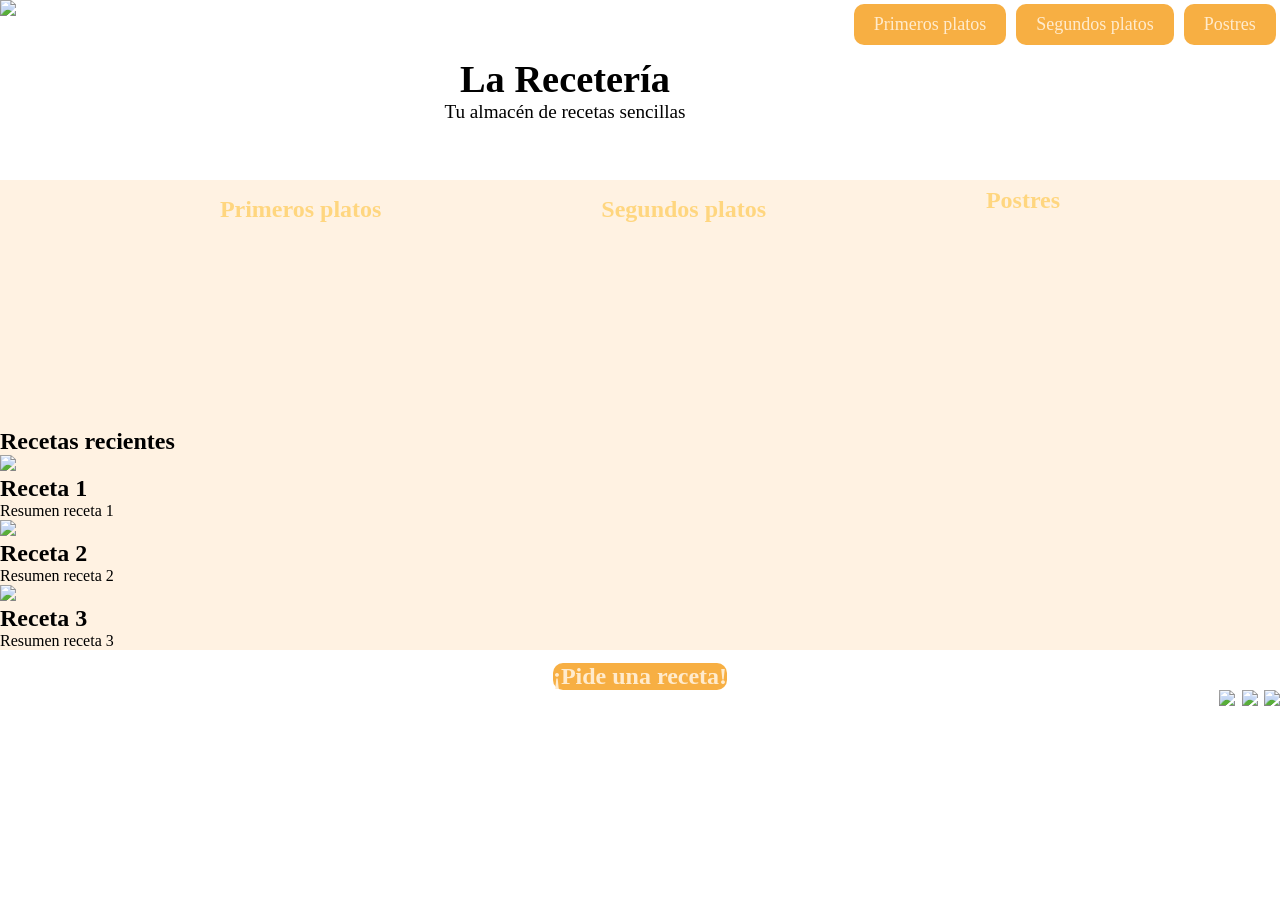
==== index.html @ 895b9efa "Add files via upload" ====
<!DOCTYPE html>
<html lang="es">

<head>

    <meta charset="UTF-8">
    <meta name="viewport" content="width=device-width, initial-scale=1.0">

     <title>La Recetería</title>

 <link rel="stylesheet" href="/style.css">
</head>

<body>
    <header>
        <img class="logo" src="/imagenes/logo.png">
        <div class="titulo">
            <h1>La Recetería</h1>
            <p>Tu almacén de recetas sencillas</p>
        </div>        
        <nav>
            <ul class="lista-menu-superior">
                    <li><a href=#>Primeros platos</a></li>
                    <li><a href=#>Segundos platos</a></li>
                    <li><a href=#>Postres</a></li>
            </ul>
        </nav>
    </header>
    <section class="cuerpo">
    <section class="navegacion-index">
        <div class="navegacion-index-wrapper">
            <div class="navegacion-index-lista">
                <ul class="index-lista">
                <li><span class="carrusel1"><a href="#"><h2>Primeros platos</h2></a></span></li>
                <li><span class="carrusel2"><a href="#"><h2>Segundos platos</h2></a></span></li>
                <li><span class="carrusel3"><a href="#"><h2>Postres</h2></a></span></li>
                </ul>
            </div>
        </div>
    </section>
    <section class="recetas-recientes">
        <h2>Recetas recientes</h2>
        <div class="recetas-recientes-wrapper">
            <span><img src="#"><h2>Receta 1</h2></span>
            <p>Resumen receta 1</p>
            <span><img src="#"><h2>Receta 2</h2></span>
            <p>Resumen receta 2</p>
            <span><img src="#"><h2>Receta 3</h2></span>
            <p>Resumen receta 3</p>
        </div>
    </section>
    </section>
    <footer>
        <h2 class="pedir-receta"><a href=#>¡Pide una receta!</a></h2>
        <ul class="footer-lista">
            <li><a href="#"><img src="/imagenes/igicon.png"></a></li>
            <li><a href="#"><img src="/imagenes/tiktokicon.png"></a></li>
            <li><a href="#"><img src="/imagenes/xicon.png"></a></li>
        </ul>
    </footer>
</body>
</html>
---- style.css ----
* {
    margin: 0;
    padding: 0;
    box-sizing: border-box;
}

html {
    height: 100%;
}

a {
    text-decoration: none;
}

ul{
    list-style: none;
}

header {
    position:sticky;
    display:flex;
    top:0;
    right:0;
    background-image: url("imagenes/cabecera.png");
    background-size:cover;
    background-position: center;
    height:20vh;
    justify-content:space-between;
}

.logo {
    position:static;
    display:inline-block;
    height:70%;
}

.titulo {
    padding-left:20%;
    font-size:larger;
    display:flex;
    flex-direction: column;
    text-align:center;
    justify-content:center;
}

.lista-menu-superior {
    display:flex;
    justify-content:flex-end;
    gap: 10px;
    padding: 1%;
    white-space: nowrap;
    font-size:large;
}

.lista-menu-superior a {
    display:block;
    padding: 10px 20px;
    border-radius:10px;
    color:blanchedalmond;
    background-color:rgb(247, 175, 67)
}

.lista-menu-superior a:hover {
    color:rgb(250, 195, 112);
    color:white;
}


.cuerpo {
    position:static;
    background-color:rgb(255, 242, 226);
    min-height: 100%;
    min-width: 100%;
    margin-bottom:auto;
}

.index-lista {
    display:flex;
    justify-content:center;
    justify-content:space-evenly;
}

.index-lista a {
    text-decoration: none;
    color:rgb(255, 214, 127)
}

.index-lista a:hover {
    color:rgb(255, 174, 0)
}

.carrusel1 {
    display:block;
    align-items:center;
    margin-top:10%;
    width: 250%;
    aspect-ratio: 16 / 9;
    border-radius:10px;
    background-image: url("imagenes/pplatos.png");
    background-size: cover;
    background-position: center;
}

.carrusel2 {
    display:block;
    align-items:center;
    margin-top:10%;
    width: 250%;
    aspect-ratio: 16 / 9;
    border-radius:10px;
    background-image: url("imagenes/splatos.png");
    background-size: cover;
    background-position: center;
}

.carrusel3 {
    display:block;
    align-items:center;
    margin-top:10%;
    width: 250%;
    aspect-ratio: 16 / 9;
    border-radius:10px;
    background-image: url("imagenes/postres.png");
    background-size: cover;
    background-position: center;
}


footer {
    position:relative;
    display:block;
    max-height:1%;
    background-image: url("imagenes/madera-footer.png");
    background-position:center;
}

.pedir-receta a {
    color:blanchedalmond;
    background-color:rgb(247, 175, 67);
    border-radius:10px;
    margin-top:1%;
}

.pedir-receta a:hover {
    color:white;
}

.pedir-receta {
    display:flex;
    justify-content:center;
}

.footer-lista {
    position:absolute 90%;
    display:flex;
    justify-content:flex-end;
    gap:0.5%
}

.footer-lista img {
    max-height:30px;
}
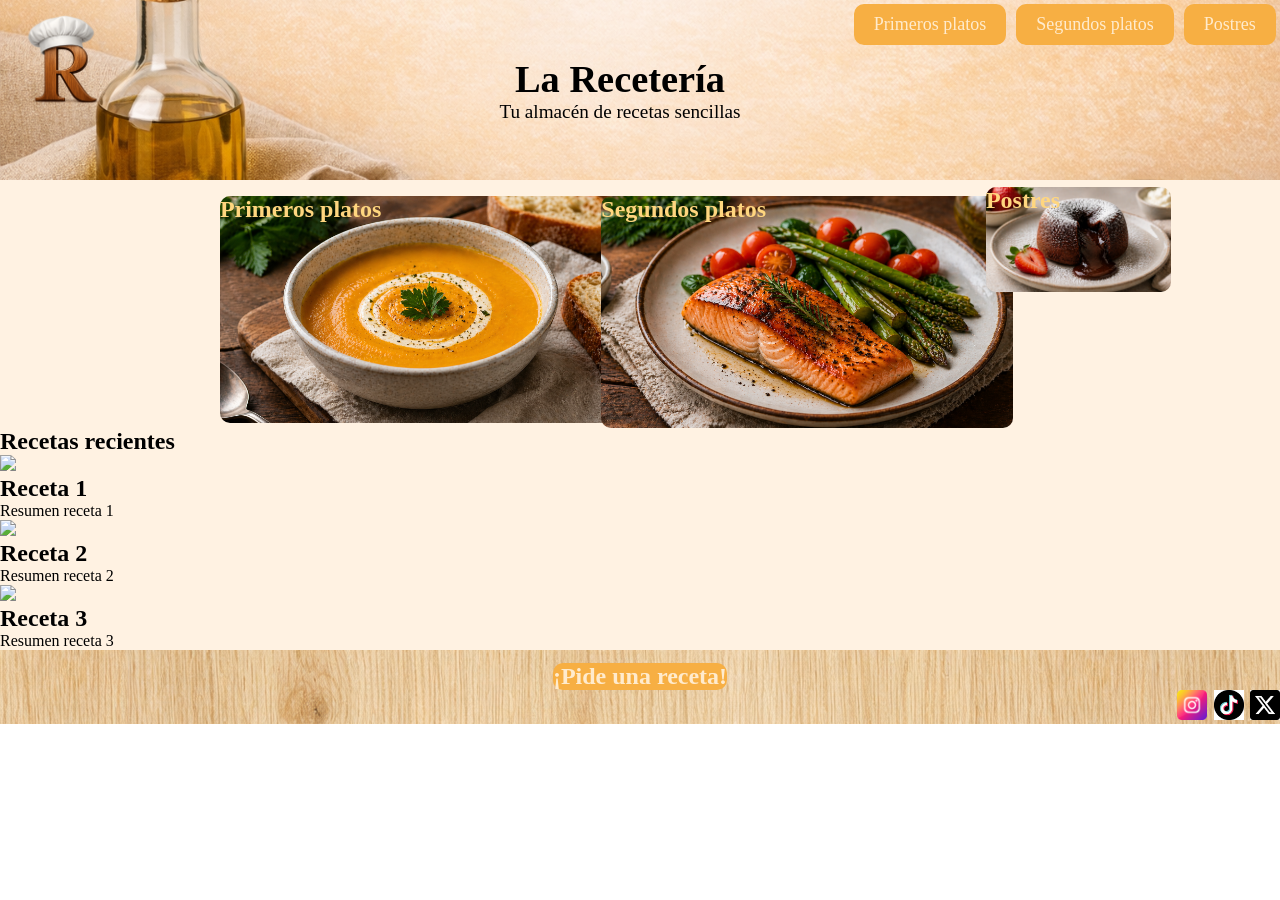
==== commit 0a60d567: "Update index.html" ====
--- a/index.html
+++ b/index.html
@@ -8,7 +8,7 @@
 
      <title>La Recetería</title>
 
- <link rel="stylesheet" href="/style.css">
+ <link rel="stylesheet" href="style.css">
 </head>
 
 <body>
@@ -59,4 +59,4 @@
         </ul>
     </footer>
 </body>
-</html>+</html>
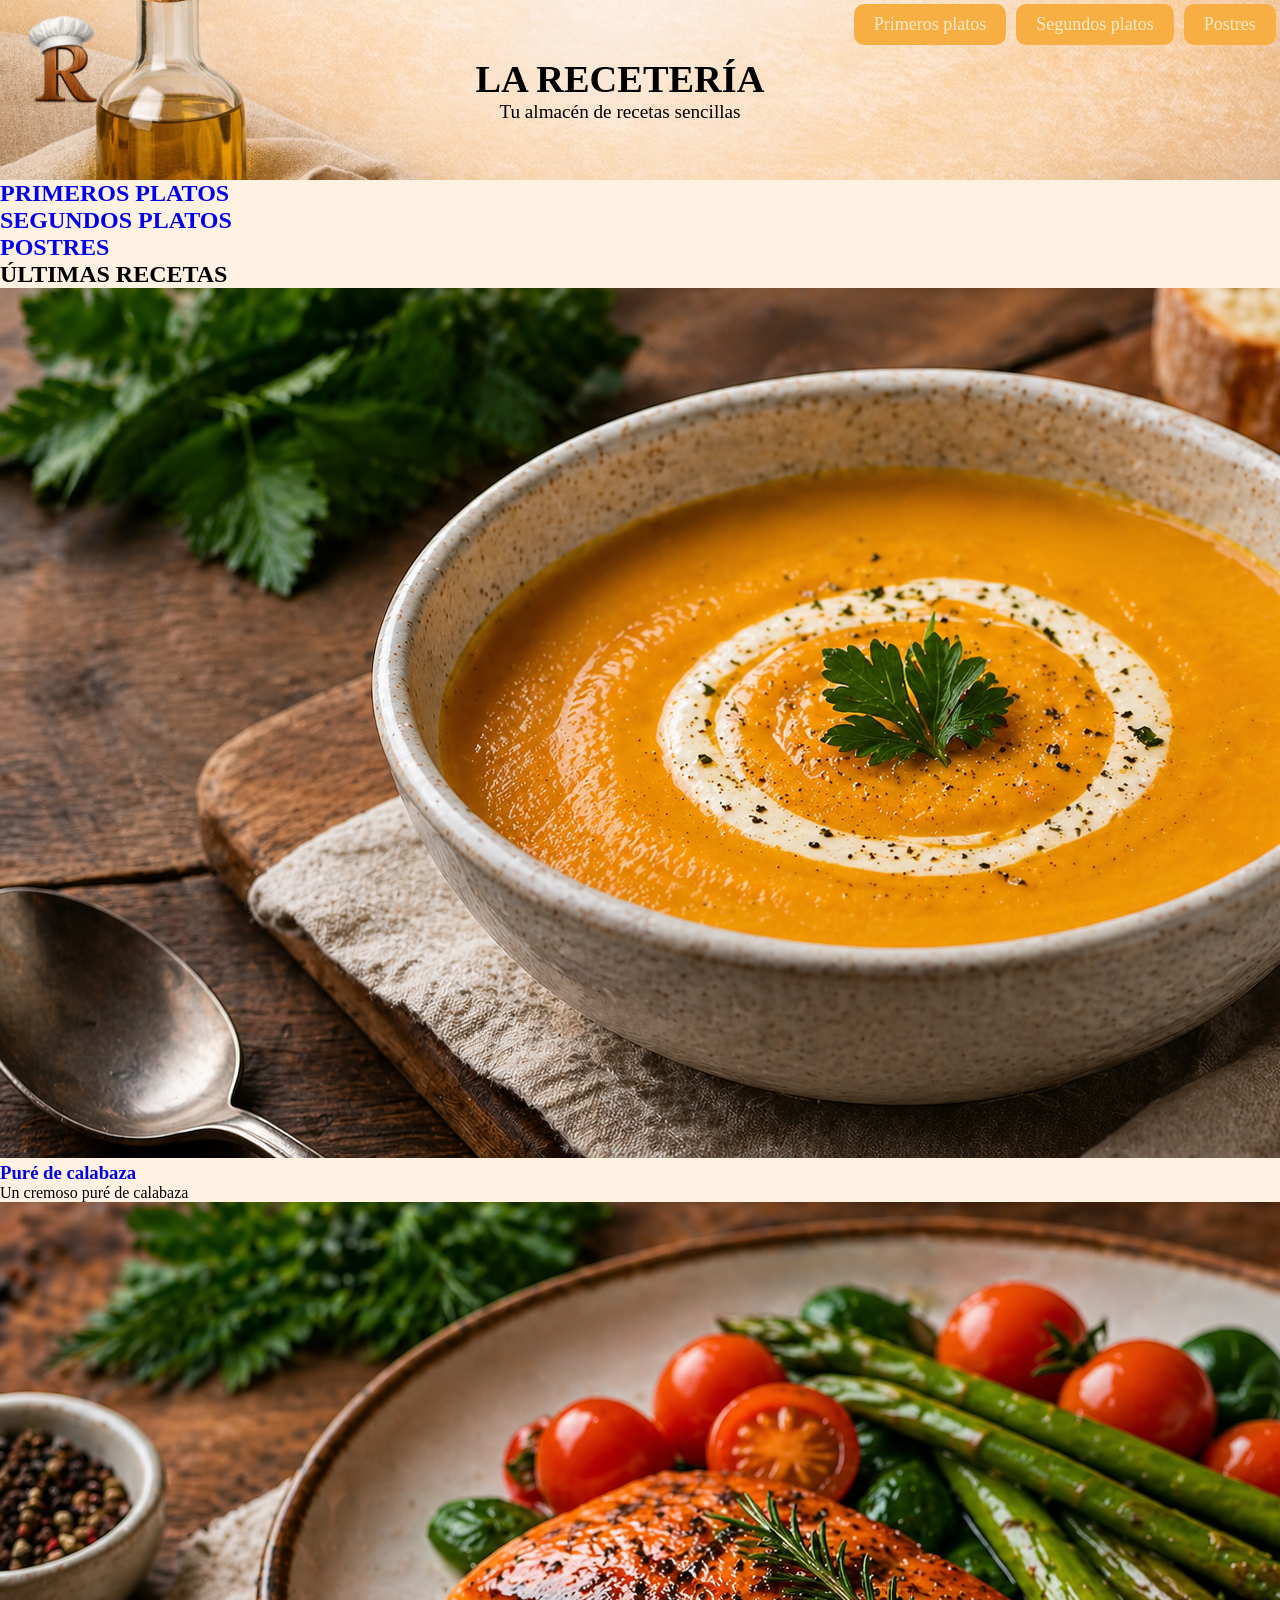
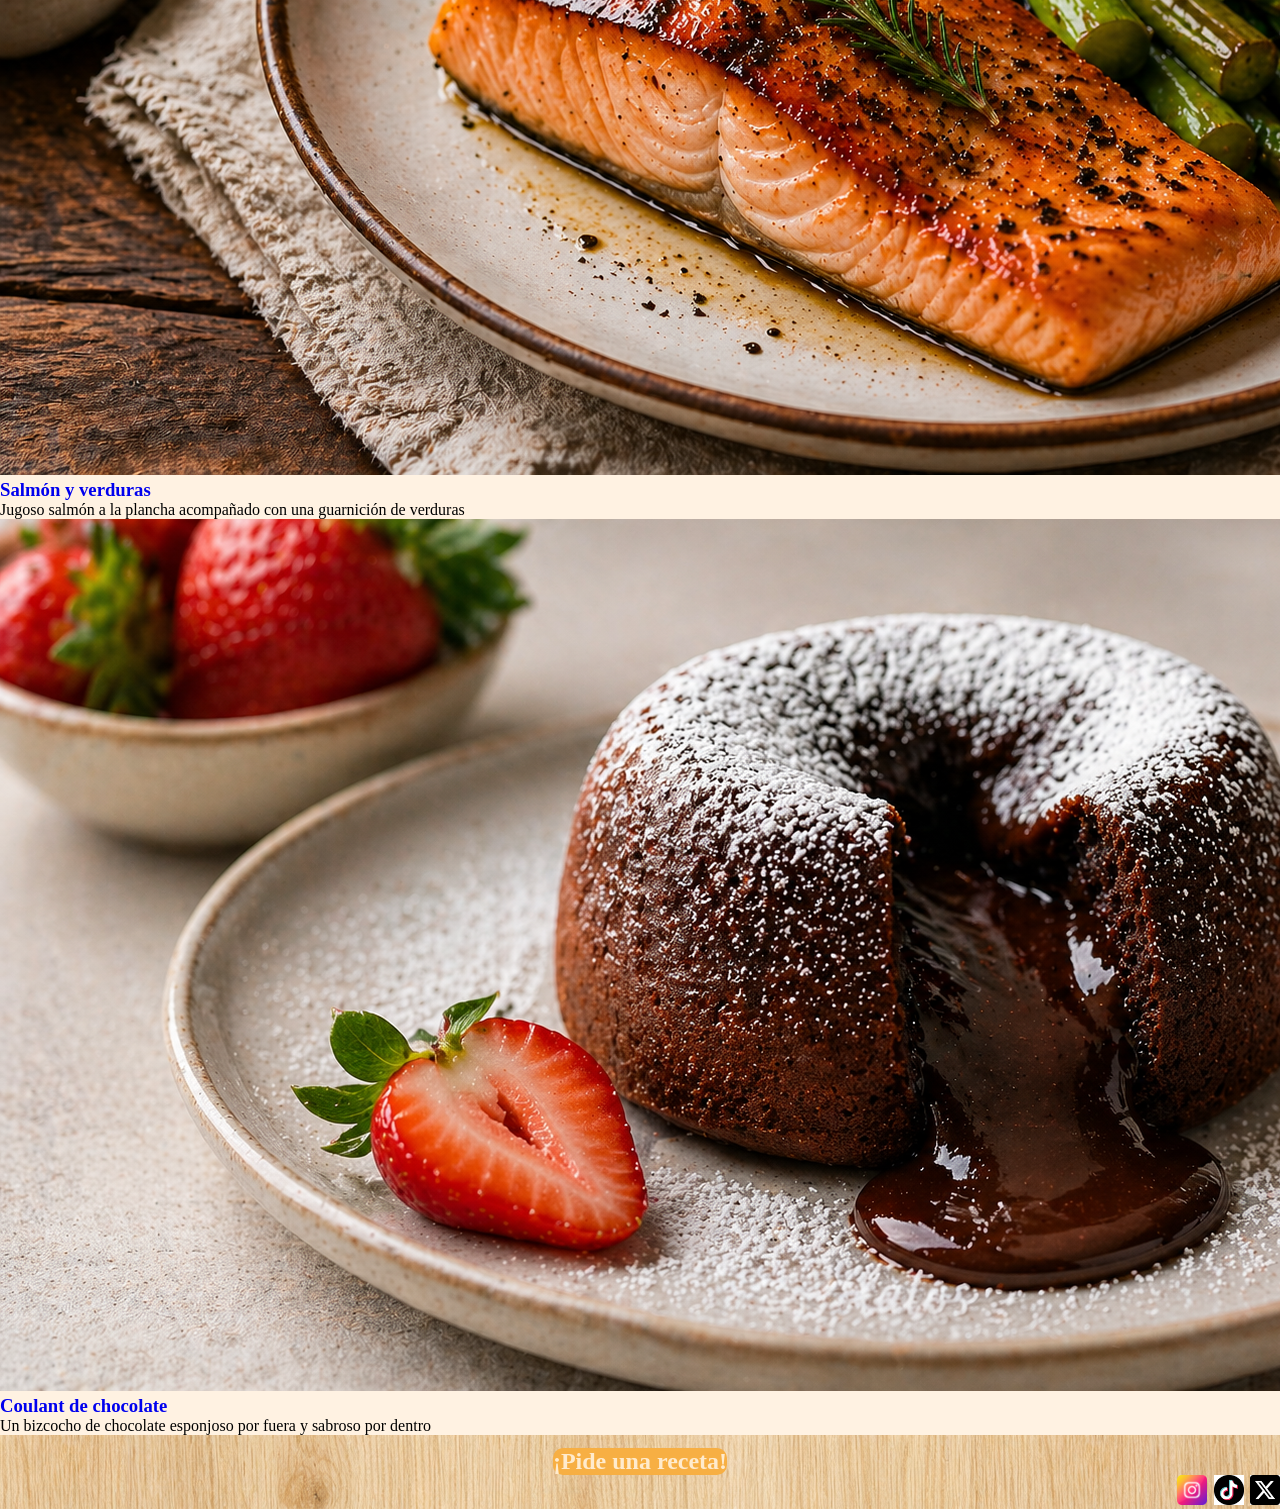
==== commit b832fb4b: "Update index.html" ====
--- a/index.html
+++ b/index.html
@@ -8,14 +8,14 @@
 
      <title>La Recetería</title>
 
- <link rel="stylesheet" href="style.css">
+ <link rel="stylesheet" href="/style.css">
 </head>
 
 <body>
     <header>
         <img class="logo" src="/imagenes/logo.png">
         <div class="titulo">
-            <h1>La Recetería</h1>
+            <h1>LA RECETERÍA</h1>
             <p>Tu almacén de recetas sencillas</p>
         </div>        
         <nav>
@@ -27,28 +27,28 @@
         </nav>
     </header>
     <section class="cuerpo">
-    <section class="navegacion-index">
-        <div class="navegacion-index-wrapper">
             <div class="navegacion-index-lista">
-                <ul class="index-lista">
-                <li><span class="carrusel1"><a href="#"><h2>Primeros platos</h2></a></span></li>
-                <li><span class="carrusel2"><a href="#"><h2>Segundos platos</h2></a></span></li>
-                <li><span class="carrusel3"><a href="#"><h2>Postres</h2></a></span></li>
-                </ul>
+                <a href="#" class="nav-menu nm1"><h2>PRIMEROS PLATOS</h2></a>
+                <a href="#" class="nav-menu nm2"><h2>SEGUNDOS PLATOS</h2></a>
+                <a href="#" class="nav-menu nm3"><h2>POSTRES</h2></a>
+            </div>
+    <div class="recetas-recientes">
+        <h2>ÚLTIMAS RECETAS</h2>
+        <div class="recetas-recientes-wrapper">
+            <div class="receta-reciente r1">
+            <img src="imagenes/pplatos.png"><a href="#"><h3>Puré de calabaza</h3></a>
+            <p>Un cremoso puré de calabaza</p>
+            </div>
+            <div class="receta reciente r2">
+            <img src="imagenes/splatos.png"><a href="#"><h3>Salmón y verduras</h3></a>
+            <p>Jugoso salmón a la plancha acompañado con una guarnición de verduras</p>
+            </div>
+            <div class="receta reciente r3">
+            <img src="imagenes/postres.png"><a href="#"><h3>Coulant de chocolate</h3></a>
+            <p>Un bizcocho de chocolate esponjoso por fuera y sabroso por dentro</p>
             </div>
         </div>
-    </section>
-    <section class="recetas-recientes">
-        <h2>Recetas recientes</h2>
-        <div class="recetas-recientes-wrapper">
-            <span><img src="#"><h2>Receta 1</h2></span>
-            <p>Resumen receta 1</p>
-            <span><img src="#"><h2>Receta 2</h2></span>
-            <p>Resumen receta 2</p>
-            <span><img src="#"><h2>Receta 3</h2></span>
-            <p>Resumen receta 3</p>
-        </div>
-    </section>
+    </div>
     </section>
     <footer>
         <h2 class="pedir-receta"><a href=#>¡Pide una receta!</a></h2>
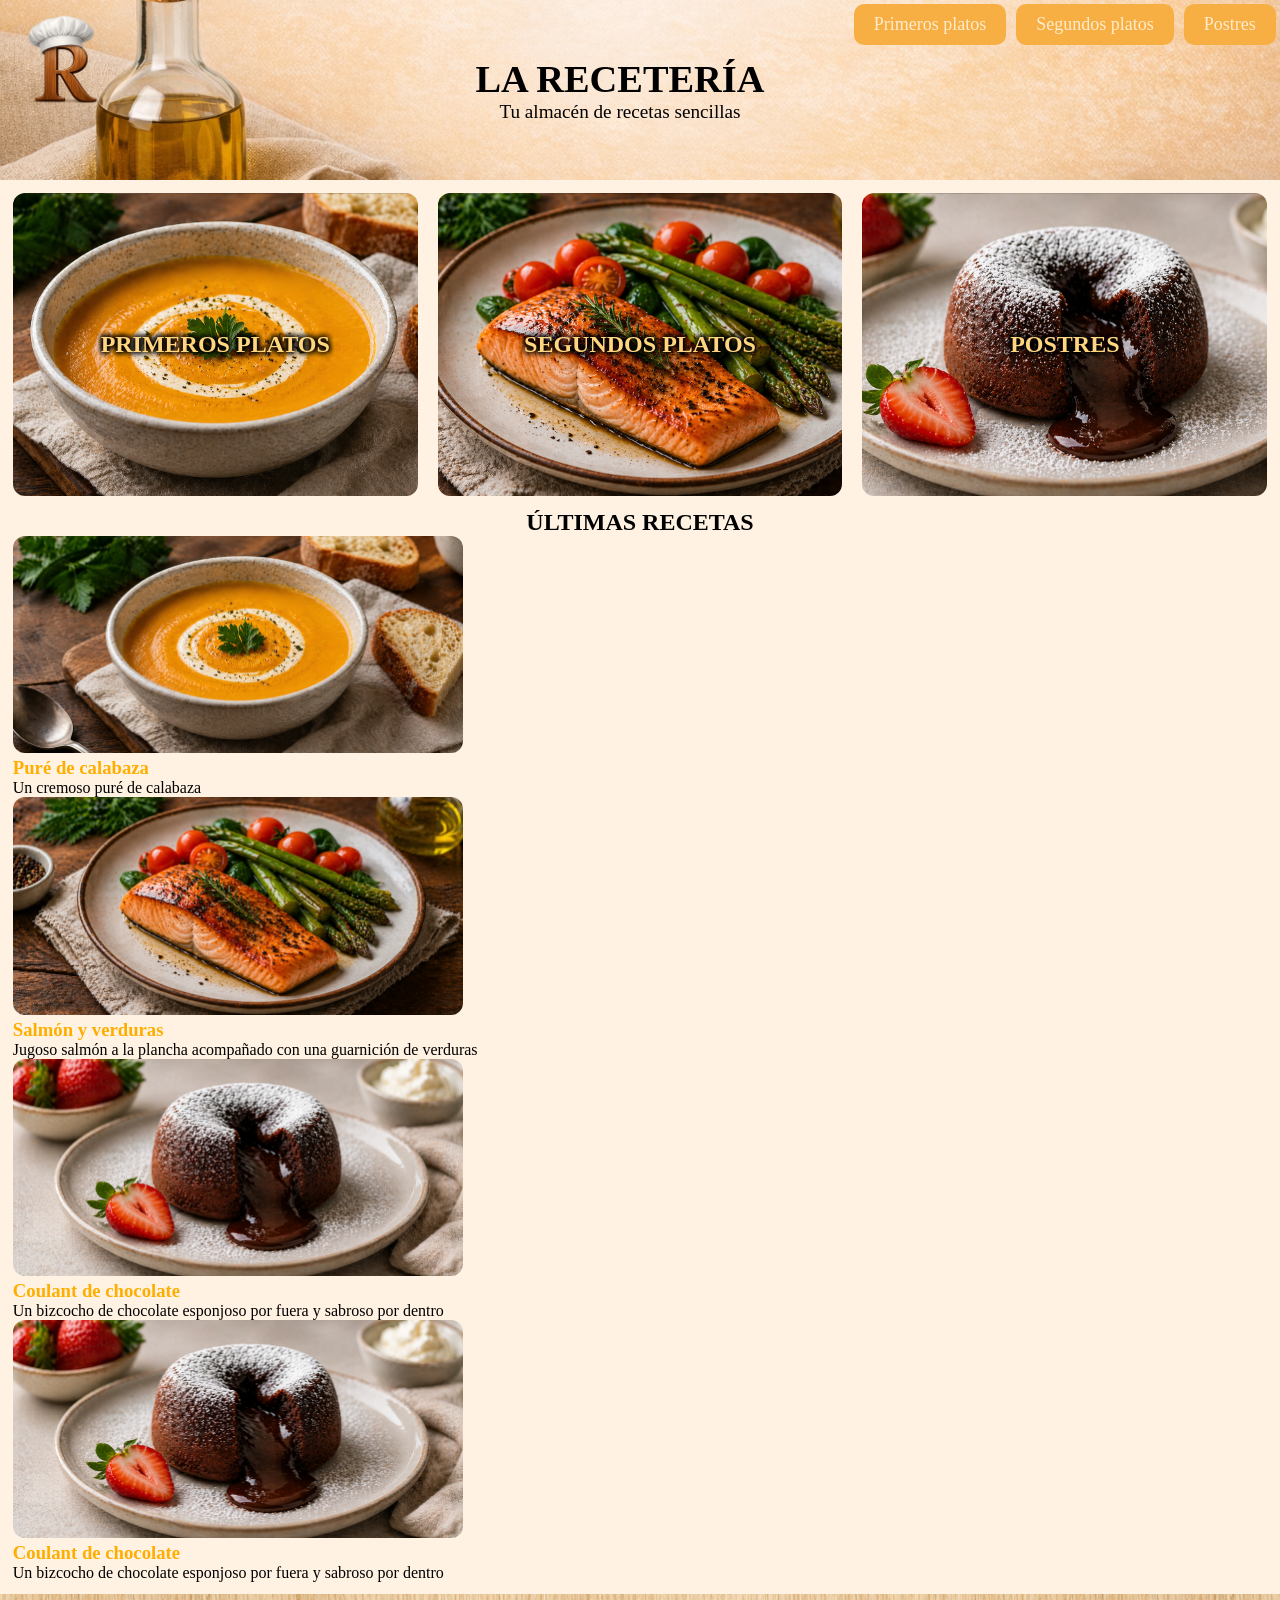
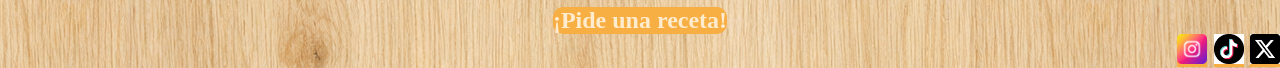
==== commit a9fa1352: "Update index.html" ====
--- a/index.html
+++ b/index.html
@@ -35,17 +35,44 @@
     <div class="recetas-recientes">
         <h2>ÚLTIMAS RECETAS</h2>
         <div class="recetas-recientes-wrapper">
-            <div class="receta-reciente r1">
-            <img src="imagenes/pplatos.png"><a href="#"><h3>Puré de calabaza</h3></a>
-            <p>Un cremoso puré de calabaza</p>
+            <div class="receta">
+                <img src="imagenes/pplatos.png">
+                <span>
+                <a href="#">
+                    <h3>Puré de calabaza</h3>
+                </a>
+                <p>Un cremoso puré de calabaza</p>
+                </span>
             </div>
-            <div class="receta reciente r2">
-            <img src="imagenes/splatos.png"><a href="#"><h3>Salmón y verduras</h3></a>
-            <p>Jugoso salmón a la plancha acompañado con una guarnición de verduras</p>
+
+            <div class="receta">
+                <img src="imagenes/splatos.png">
+                <span>
+                <a href="#">
+                    <h3>Salmón y verduras</h3>
+                </a>
+                <p>Jugoso salmón a la plancha acompañado con una guarnición de verduras</p>
+                </span>
             </div>
-            <div class="receta reciente r3">
-            <img src="imagenes/postres.png"><a href="#"><h3>Coulant de chocolate</h3></a>
-            <p>Un bizcocho de chocolate esponjoso por fuera y sabroso por dentro</p>
+
+            <div class="receta">
+                <img src="imagenes/postres.png">
+                <span>
+                <a href="#">
+                    <h3>Coulant de chocolate</h3>
+                </a>
+                <p>Un bizcocho de chocolate esponjoso por fuera y sabroso por dentro</p>
+                </span>
+            </div>
+
+            <div class="receta">
+                <img src="imagenes/postres.png">
+                <span>
+                <a href="#">
+                    <h3>Coulant de chocolate</h3>
+                </a>
+                <p>Un bizcocho de chocolate esponjoso por fuera y sabroso por dentro</p>
+                </span>
             </div>
         </div>
     </div>
@@ -53,9 +80,9 @@
     <footer>
         <h2 class="pedir-receta"><a href=#>¡Pide una receta!</a></h2>
         <ul class="footer-lista">
-            <li><a href="#"><img src="/imagenes/igicon.png"></a></li>
-            <li><a href="#"><img src="/imagenes/tiktokicon.png"></a></li>
-            <li><a href="#"><img src="/imagenes/xicon.png"></a></li>
+            <li><a href="https://www.instagram.com" target="_blank"><img src="/imagenes/igicon.png"></a></li>
+            <li><a href="https://www.tiktok.com" target="_blank"><img src="/imagenes/tiktokicon.png"></a></li>
+            <li><a href="https://www.x.com" target="_blank"><img src="/imagenes/xicon.png"></a></li>
         </ul>
     </footer>
 </body>
--- a/style.css
+++ b/style.css
@@ -10,6 +10,12 @@
 
 a {
     text-decoration: none;
+    color:blanchedalmond;
+    background-color:rgb(247, 175, 67)
+}
+
+a:hover {
+    color:white;
 }
 
 ul{
@@ -56,15 +62,7 @@
     display:block;
     padding: 10px 20px;
     border-radius:10px;
-    color:blanchedalmond;
-    background-color:rgb(247, 175, 67)
 }
-
-.lista-menu-superior a:hover {
-    color:rgb(250, 195, 112);
-    color:white;
-}
-
 
 .cuerpo {
     position:static;
@@ -72,77 +70,94 @@
     min-height: 100%;
     min-width: 100%;
     margin-bottom:auto;
+    padding:1%;
 }
 
-.index-lista {
-    display:flex;
-    justify-content:center;
-    justify-content:space-evenly;
+.navegacion-index-lista {
+    display: grid;
+    grid-template-columns: repeat(3, 1fr);
+    gap:20px;
 }
 
-.index-lista a {
-    text-decoration: none;
-    color:rgb(255, 214, 127)
+.nav-menu {
+    display:flex;
+    align-items: center;
+    justify-content:center;
+    aspect-ratio: 4 / 3;
+    border-radius: 12px;
+    background-size: cover;
+    background-position:center;
 }
 
-.index-lista a:hover {
-    color:rgb(255, 174, 0)
+.nav-menu:hover{
+    background-size:250%;
 }
 
-.carrusel1 {
-    display:block;
-    align-items:center;
-    margin-top:10%;
-    width: 250%;
-    aspect-ratio: 16 / 9;
-    border-radius:10px;
-    background-image: url("imagenes/pplatos.png");
-    background-size: cover;
-    background-position: center;
+.navegacion-index-lista a {
+    text-decoration:none;
+    text-shadow:
+        2px 2px 4px black,
+       -2px 2px 4px black,
+        2px -2px 4px black,
+       -2px -2px 4px black;
+    color:rgb(255, 214, 127);
+    background-color: aliceblue;
 }
 
-.carrusel2 {
-    display:block;
-    align-items:center;
-    margin-top:10%;
-    width: 250%;
-    aspect-ratio: 16 / 9;
-    border-radius:10px;
-    background-image: url("imagenes/splatos.png");
-    background-size: cover;
-    background-position: center;
+.navegacion-index-lista a:hover {
+    color:rgb(255, 174, 0);
 }
 
-.carrusel3 {
-    display:block;
-    align-items:center;
-    margin-top:10%;
-    width: 250%;
-    aspect-ratio: 16 / 9;
-    border-radius:10px;
-    background-image: url("imagenes/postres.png");
-    background-size: cover;
-    background-position: center;
+
+.nm1 {
+    background-image: url(imagenes/pplatos.png);
 }
 
+.nm2 {
+    background-image: url(imagenes/splatos.png);
+}
+
+.nm3 {
+    background-image: url(imagenes/postres.png);
+}
+
+.recetas-recientes {
+    padding-top:1%;
+}
+
+.recetas-recientes h2 {
+    display:flex;
+    align-items: center;
+    justify-content: center;
+}
+
+.recetas-recientes img {
+    max-width: 450px;
+    width:100%;
+    height:100%;
+    border-radius:12px;
+}
+
+.recetas-recientes a {
+    color:rgb(255, 174, 0);
+    background-color:rgb(255, 242, 226);
+}
+
+.recetas-recientes a:hover{
+    color:rgb(192, 127, 41);
+}
 
 footer {
     position:relative;
     display:block;
     max-height:1%;
-    background-image: url("imagenes/madera-footer.png");
+    background-image: url(imagenes/madera-footer.png);
     background-position:center;
 }
 
 .pedir-receta a {
-    color:blanchedalmond;
-    background-color:rgb(247, 175, 67);
     border-radius:10px;
     margin-top:1%;
-}
-
-.pedir-receta a:hover {
-    color:white;
 }
 
 .pedir-receta {
@@ -159,4 +174,4 @@
 
 .footer-lista img {
     max-height:30px;
-}+}
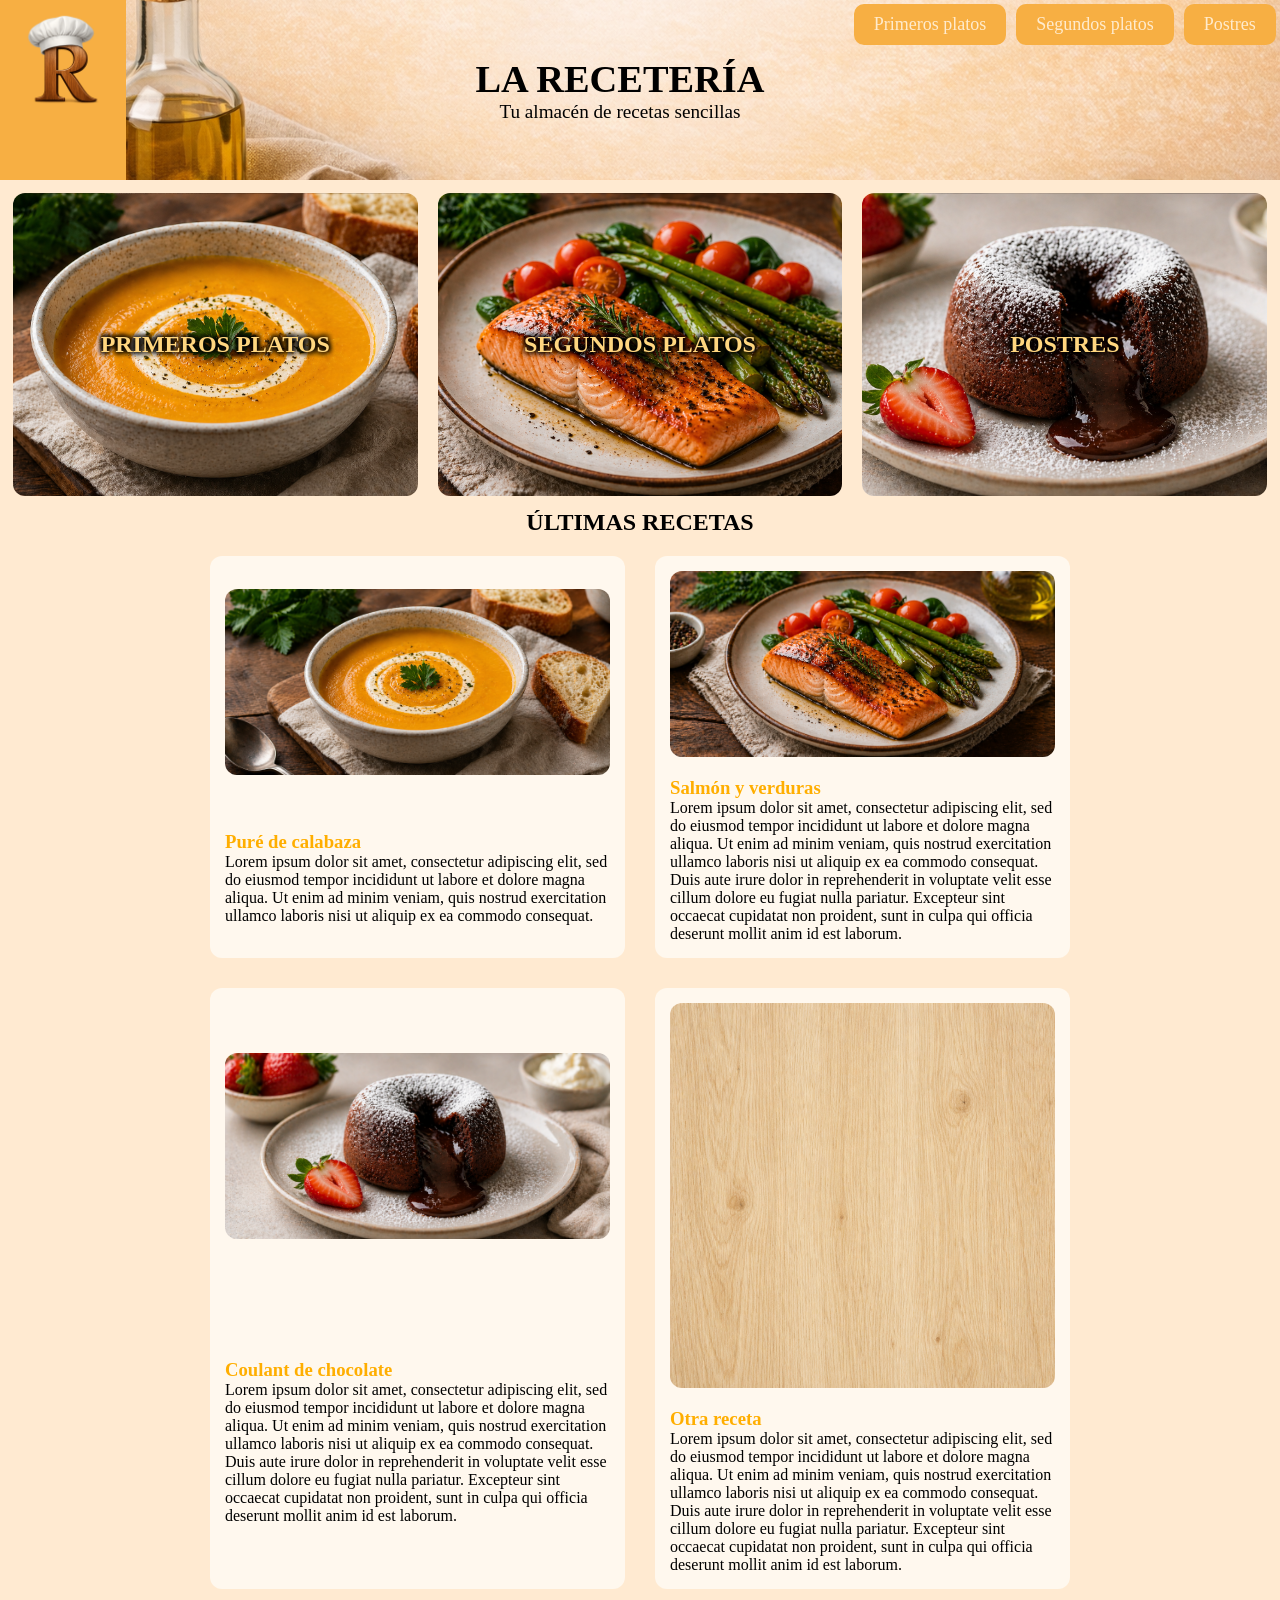
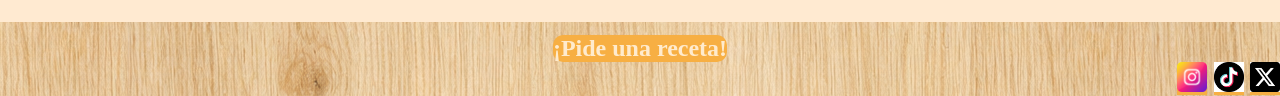
==== commit eef43bfd: "Update index.html" ====
--- a/index.html
+++ b/index.html
@@ -12,78 +12,103 @@
 </head>
 
 <body>
+<!-----------------------------<HEADER>------------------------------>
     <header>
-        <img class="logo" src="/imagenes/logo.png">
+        <a href="index.html" class="link-logo"><img class="logo" src="/imagenes/logo.png"></a>
         <div class="titulo">
             <h1>LA RECETERÍA</h1>
             <p>Tu almacén de recetas sencillas</p>
         </div>        
         <nav>
             <ul class="lista-menu-superior">
-                    <li><a href=#>Primeros platos</a></li>
-                    <li><a href=#>Segundos platos</a></li>
-                    <li><a href=#>Postres</a></li>
+                    <li><a href="primeros-platos.html">Primeros platos</a></li>
+                    <li><a href=segundos-platos.html>Segundos platos</a></li>
+                    <li><a href=postres.html>Postres</a></li>
             </ul>
         </nav>
     </header>
+<!-----------------------------</HEADER>------------------------------>
+
+
+
+<!-----------------------------<CUERPO>------------------------------>
     <section class="cuerpo">
+
+
+
+<!-----------------------------<BOTONES GRANDES>------------------------------>
             <div class="navegacion-index-lista">
-                <a href="#" class="nav-menu nm1"><h2>PRIMEROS PLATOS</h2></a>
-                <a href="#" class="nav-menu nm2"><h2>SEGUNDOS PLATOS</h2></a>
-                <a href="#" class="nav-menu nm3"><h2>POSTRES</h2></a>
+                <a href="primeros-platos.html" class="nav-menu nm1"><h2>PRIMEROS PLATOS</h2></a>
+                <a href="segundos-platos.html" class="nav-menu nm2"><h2>SEGUNDOS PLATOS</h2></a>
+                <a href="postres.html" class="nav-menu nm3"><h2>POSTRES</h2></a>
             </div>
+<!-----------------------------</BOTONES GRANDES>------------------------------>
+
+
+
+
+<!-----------------------------<TARJETAS>------------------------------>
     <div class="recetas-recientes">
         <h2>ÚLTIMAS RECETAS</h2>
         <div class="recetas-recientes-wrapper">
             <div class="receta">
                 <img src="imagenes/pplatos.png">
                 <span>
-                <a href="#">
+                <a href="pure-calabaza.html">
                     <h3>Puré de calabaza</h3>
                 </a>
-                <p>Un cremoso puré de calabaza</p>
+                <p>Lorem ipsum dolor sit amet, consectetur adipiscing elit, sed do eiusmod tempor incididunt ut labore et dolore magna aliqua. Ut enim ad minim veniam, quis nostrud exercitation ullamco laboris nisi ut aliquip ex ea commodo consequat.</p>
                 </span>
             </div>
 
             <div class="receta">
                 <img src="imagenes/splatos.png">
                 <span>
-                <a href="#">
+                <a href="pescado-verduras.html">
                     <h3>Salmón y verduras</h3>
                 </a>
-                <p>Jugoso salmón a la plancha acompañado con una guarnición de verduras</p>
+                <p>Lorem ipsum dolor sit amet, consectetur adipiscing elit, sed do eiusmod tempor incididunt ut labore et dolore magna aliqua. Ut enim ad minim veniam, quis nostrud exercitation ullamco laboris nisi ut aliquip ex ea commodo consequat. Duis aute irure dolor in reprehenderit in voluptate velit esse cillum dolore eu fugiat nulla pariatur. Excepteur sint occaecat cupidatat non proident, sunt in culpa qui officia deserunt mollit anim id est laborum.</p>
                 </span>
             </div>
 
             <div class="receta">
                 <img src="imagenes/postres.png">
                 <span>
-                <a href="#">
+                <a href="coulant-chocolate.html">
                     <h3>Coulant de chocolate</h3>
                 </a>
-                <p>Un bizcocho de chocolate esponjoso por fuera y sabroso por dentro</p>
+                <p>Lorem ipsum dolor sit amet, consectetur adipiscing elit, sed do eiusmod tempor incididunt ut labore et dolore magna aliqua. Ut enim ad minim veniam, quis nostrud exercitation ullamco laboris nisi ut aliquip ex ea commodo consequat. Duis aute irure dolor in reprehenderit in voluptate velit esse cillum dolore eu fugiat nulla pariatur. Excepteur sint occaecat cupidatat non proident, sunt in culpa qui officia deserunt mollit anim id est laborum.</p>
                 </span>
             </div>
 
             <div class="receta">
-                <img src="imagenes/postres.png">
+                <img src="imagenes/madera-footer.png">
                 <span>
-                <a href="#">
-                    <h3>Coulant de chocolate</h3>
+                <a href="receta1.html">
+                    <h3>Otra receta</h3>
                 </a>
-                <p>Un bizcocho de chocolate esponjoso por fuera y sabroso por dentro</p>
+                <p>Lorem ipsum dolor sit amet, consectetur adipiscing elit, sed do eiusmod tempor incididunt ut labore et dolore magna aliqua. Ut enim ad minim veniam, quis nostrud exercitation ullamco laboris nisi ut aliquip ex ea commodo consequat. Duis aute irure dolor in reprehenderit in voluptate velit esse cillum dolore eu fugiat nulla pariatur. Excepteur sint occaecat cupidatat non proident, sunt in culpa qui officia deserunt mollit anim id est laborum.</p>
                 </span>
             </div>
         </div>
     </div>
+<!-----------------------------</TARJETAS>------------------------------>
+
     </section>
+<!-----------------------------</CUERPO>------------------------------>
+
+
+
+
+<!-----------------------------<FOOTER>------------------------------>
     <footer>
-        <h2 class="pedir-receta"><a href=#>¡Pide una receta!</a></h2>
+        <h2 class="pedir-receta"><a href="pide-tu-receta.html">¡Pide una receta!</a></h2>
         <ul class="footer-lista">
             <li><a href="https://www.instagram.com" target="_blank"><img src="/imagenes/igicon.png"></a></li>
             <li><a href="https://www.tiktok.com" target="_blank"><img src="/imagenes/tiktokicon.png"></a></li>
             <li><a href="https://www.x.com" target="_blank"><img src="/imagenes/xicon.png"></a></li>
         </ul>
     </footer>
+<!-----------------------------</FOOTER>------------------------------>
 </body>
 </html>
--- a/style.css
+++ b/style.css
@@ -66,7 +66,7 @@
 
 .cuerpo {
     position:static;
-    background-color:rgb(255, 242, 226);
+    background-color:rgb(255, 234, 209);
     min-height: 100%;
     min-width: 100%;
     margin-bottom:auto;
@@ -110,7 +110,7 @@
 
 
 .nm1 {
-    background-image: url(imagenes/pplatos.png);
+    background-image: url("imagenes/pplatos.png");
 }
 
 .nm2 {
@@ -131,11 +131,14 @@
     justify-content: center;
 }
 
-.recetas-recientes img {
-    max-width: 450px;
-    width:100%;
-    height:100%;
-    border-radius:12px;
+
+.recetas-recientes-wrapper {
+    max-width: 900px;
+    margin: 0 auto;
+    display:grid;
+    grid-template-columns: repeat(2, 1fr);
+    gap:30px;
+    padding:20px;
 }
 
 .recetas-recientes a {
@@ -145,13 +148,36 @@
 
 .recetas-recientes a:hover{
     color:rgb(192, 127, 41);
+}
+
+.receta {
+    display:grid;
+    grid-template-columns: 1fr;
+    gap: 20px;
+    align-items: center;
+
+    background-color: rgb(255, 248, 238);
+    padding: 15px;
+    border-radius: 12px;
+}
+
+.receta:hover {
+    transform: translateY(-3px);
+    box-shadow: 0 8px 20px rgba(0,0,0,0.15);
+}
+
+.receta img {
+    width: 100%;
+    height: auto;
+    border-radius: 12px;
+    object-fit: cover;
 }
 
 footer {
     position:relative;
     display:block;
     max-height:1%;
-    background-image: url(imagenes/madera-footer.png);
+    background-image: url("imagenes/madera-footer.png");
     background-position:center;
 }
 
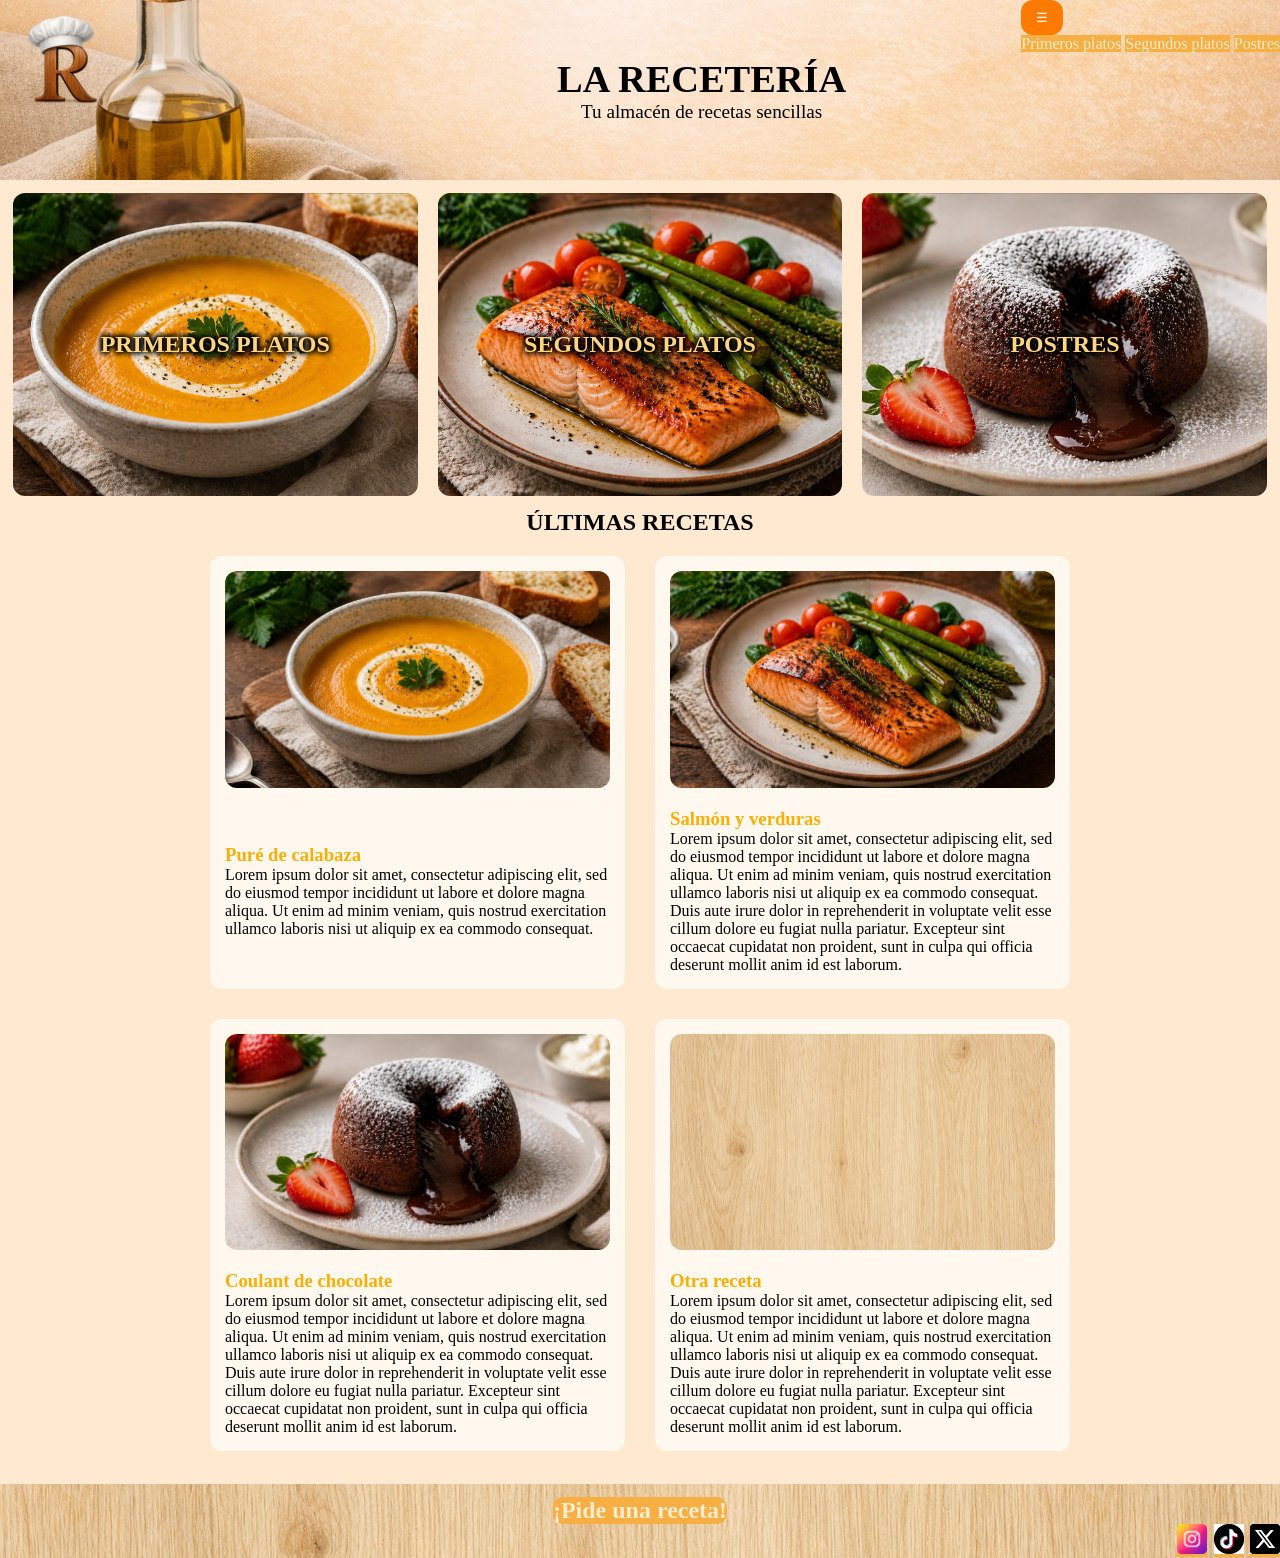
==== commit 8e7f036c: "Update index.html" ====
--- a/index.html
+++ b/index.html
@@ -18,14 +18,15 @@
         <div class="titulo">
             <h1>LA RECETERÍA</h1>
             <p>Tu almacén de recetas sencillas</p>
-        </div>        
-        <nav>
-            <ul class="lista-menu-superior">
-                    <li><a href="primeros-platos.html">Primeros platos</a></li>
-                    <li><a href=segundos-platos.html>Segundos platos</a></li>
-                    <li><a href=postres.html>Postres</a></li>
-            </ul>
+        </div>
+        <div class="bhamburguesa">
+        <button id="menu-btn">☰</button>
+        <nav id="menu">
+        <a href="primeros-platos.html">Primeros platos</a>
+        <a href="segundos-platos.html">Segundos platos</a>
+        <a href="postres.html">Postres</a>
         </nav>
+        </div>
     </header>
 <!-----------------------------</HEADER>------------------------------>
 
@@ -110,5 +111,7 @@
         </ul>
     </footer>
 <!-----------------------------</FOOTER>------------------------------>
+
+<script src="scripts.js" defer></script>
 </body>
 </html>
--- a/style.css
+++ b/style.css
@@ -1,3 +1,8 @@
+/*-----------Quiero que esto se aplique a toda la página: 
+- Elimino marging y padding por defecto para modificarlo a mi gusto
+- Quito las decoraciones de los enlaces y pongo los colores elegidos para la página
+- Si hace falta cambiar el color de algún enlace se hará en la sección en concreto que lo necesite */
+
 * {
     margin: 0;
     padding: 0;
@@ -22,6 +27,11 @@
     list-style: none;
 }
 
+
+/*---------------Estos estilos se hicieron teniendo en cuenta el index y se van a reutilizar para toda la página con modificaciones únicamente en el body--------------- */
+
+/* El header es sticky: baja con la rueda del ratón para tener acceso al menú en todo momento */
+/* PENDIENTE CAMBIAR A DISPLAY:GRID PARA QUE SEA RESPONSIVO EN MÓVIL??*/
 header {
     position:sticky;
     display:flex;
@@ -40,6 +50,11 @@
     height:70%;
 }
 
+/* Quiero que al pulsar el logo se vuelva al índice, como tengo un fondo aplicado a los links por defecto se lo quito con transparent */
+.link-logo {
+    background-color:transparent;
+}
+
 .titulo {
     padding-left:20%;
     font-size:larger;
@@ -49,6 +64,8 @@
     justify-content:center;
 }
 
+
+/* Botones superiores derecha - pendientes de cambiar por botón hamburguesa, no me convencen */
 .lista-menu-superior {
     display:flex;
     justify-content:flex-end;
@@ -64,15 +81,17 @@
     border-radius:10px;
 }
 
+/* Estilo general para todo el cuerpo */
 .cuerpo {
     position:static;
     background-color:rgb(255, 234, 209);
-    min-height: 100%;
+    min-height: 100vh;
     min-width: 100%;
     margin-bottom:auto;
     padding:1%;
 }
 
+/*Grid para poder colocar los tres botones grandes */
 .navegacion-index-lista {
     display: grid;
     grid-template-columns: repeat(3, 1fr);
@@ -89,6 +108,7 @@
     background-position:center;
 }
 
+/*Zoom en la foto del fondo cuando pasas el ratón por encima -- añadir animación si puedo??*/
 .nav-menu:hover{
     background-size:250%;
 }
@@ -154,7 +174,8 @@
     display:grid;
     grid-template-columns: 1fr;
     gap: 20px;
-    align-items: center;
+    align-items: top;
+    
 
     background-color: rgb(255, 248, 238);
     padding: 15px;
@@ -171,7 +192,155 @@
     height: auto;
     border-radius: 12px;
     object-fit: cover;
-}
+    aspect-ratio: 16 / 9;
+}
+
+
+/*--------------------------------------------- */
+
+
+/*---------------------------------------------------------ESTILOS PRIMEROS PLATOS, SEGUNDOS PLATOS Y POSTRES----------------------------------------------- */
+/* Estilos específicos para las páginas de postres, primeros y segundos platos. Se mantiene el formato del index pero las tarjetas son más grandes */
+
+.receta-grande-wrapper {
+    display:grid;
+    gap:3%;
+    margin-bottom:5%;
+}
+.receta-grande {
+    display:grid;
+    grid-template-columns: 1fr 3fr;
+
+    gap: 20px;
+
+    background-color: rgb(255, 248, 238);
+    padding: 15px;
+    border-radius: 12px;
+}
+
+.receta-grande h2 {
+    display:flex;
+    align-items: center;
+    justify-content:center;
+}
+
+.receta-grande:hover {
+    transform: translateY(-3px);
+    box-shadow: 0 8px 20px rgba(0,0,0,0.15);
+}
+
+.receta-grande img {
+    width: 100%;
+    height: auto;
+    border-radius: 12px;
+    object-fit:cover;
+}
+
+
+.receta-grande a {
+    color:rgb(255, 174, 0);
+}
+
+.receta-grande a:hover{
+    color:rgb(192, 127, 41);
+}
+
+/*--------------------------------------------- */
+
+/*--------------------------------RECETAS--------------------------------*/
+
+.preparacion {
+    display:grid;
+    grid-template-rows: auto auto;
+    gap:1%;
+}
+
+.preparacion ul {
+    list-style:disc;
+    line-height:120%;
+}
+
+.preparacion h2 {
+    display:flex;
+    align-items: center;
+    justify-content: center;
+}
+
+.preparacion-lista {
+    display:grid;
+    grid-template-columns: 0.5fr 1fr 0.5fr 1fr;
+    margin: 0 auto;
+    background-color: rgb(255, 251, 227);
+    width:80%;
+    border-radius:12px;
+}
+
+.preparacion img {
+    display:block;
+    width: 80%;
+    height: auto;
+    margin: 0 auto;
+    border-radius: 12px;
+}
+
+/*--------------------------------------------- */
+
+/*---------------------PIDE TU RECETA---------------*/
+
+.titulo-pide-receta {
+    padding-top:1%;
+    padding-bottom:1%;
+    display:flex;
+    justify-content: center;
+}
+
+.formulario-wrapper {
+    display:block;
+    width:30%;
+    margin: 0 auto;
+
+    background-color:rgb(255, 251, 227);
+    border-radius:12px;
+}
+
+.formulario {
+    display:flex;
+    flex-direction: column;
+    justify-content: center;
+    align-items: center;
+    line-height: 200%;
+}
+
+input {
+    padding:10px 12px;
+    margin-bottom: 10px;
+    border: 1px solid #ccc;
+    border-radius:12px;
+    outline:none;
+}
+
+input:focus {
+    border-color: #ff7a00;
+    box-shadow: 0 0 5px rgba(255, 122, 0, 0.3);
+}
+
+button {
+  background-color: #ff7a00;
+  color: white;
+  padding: 10px 15px;
+  border: none;
+  border-radius: 12px;
+  cursor: pointer;
+}
+
+button:hover {
+  background-color: #e66900;
+}
+
+button a {
+    background-color: transparent;
+}
+/*---------------------ESTILOS FOOTER---------------*/
 
 footer {
     position:relative;
@@ -201,3 +370,5 @@
 .footer-lista img {
     max-height:30px;
 }
+
+/*--------------------------------------------- */
